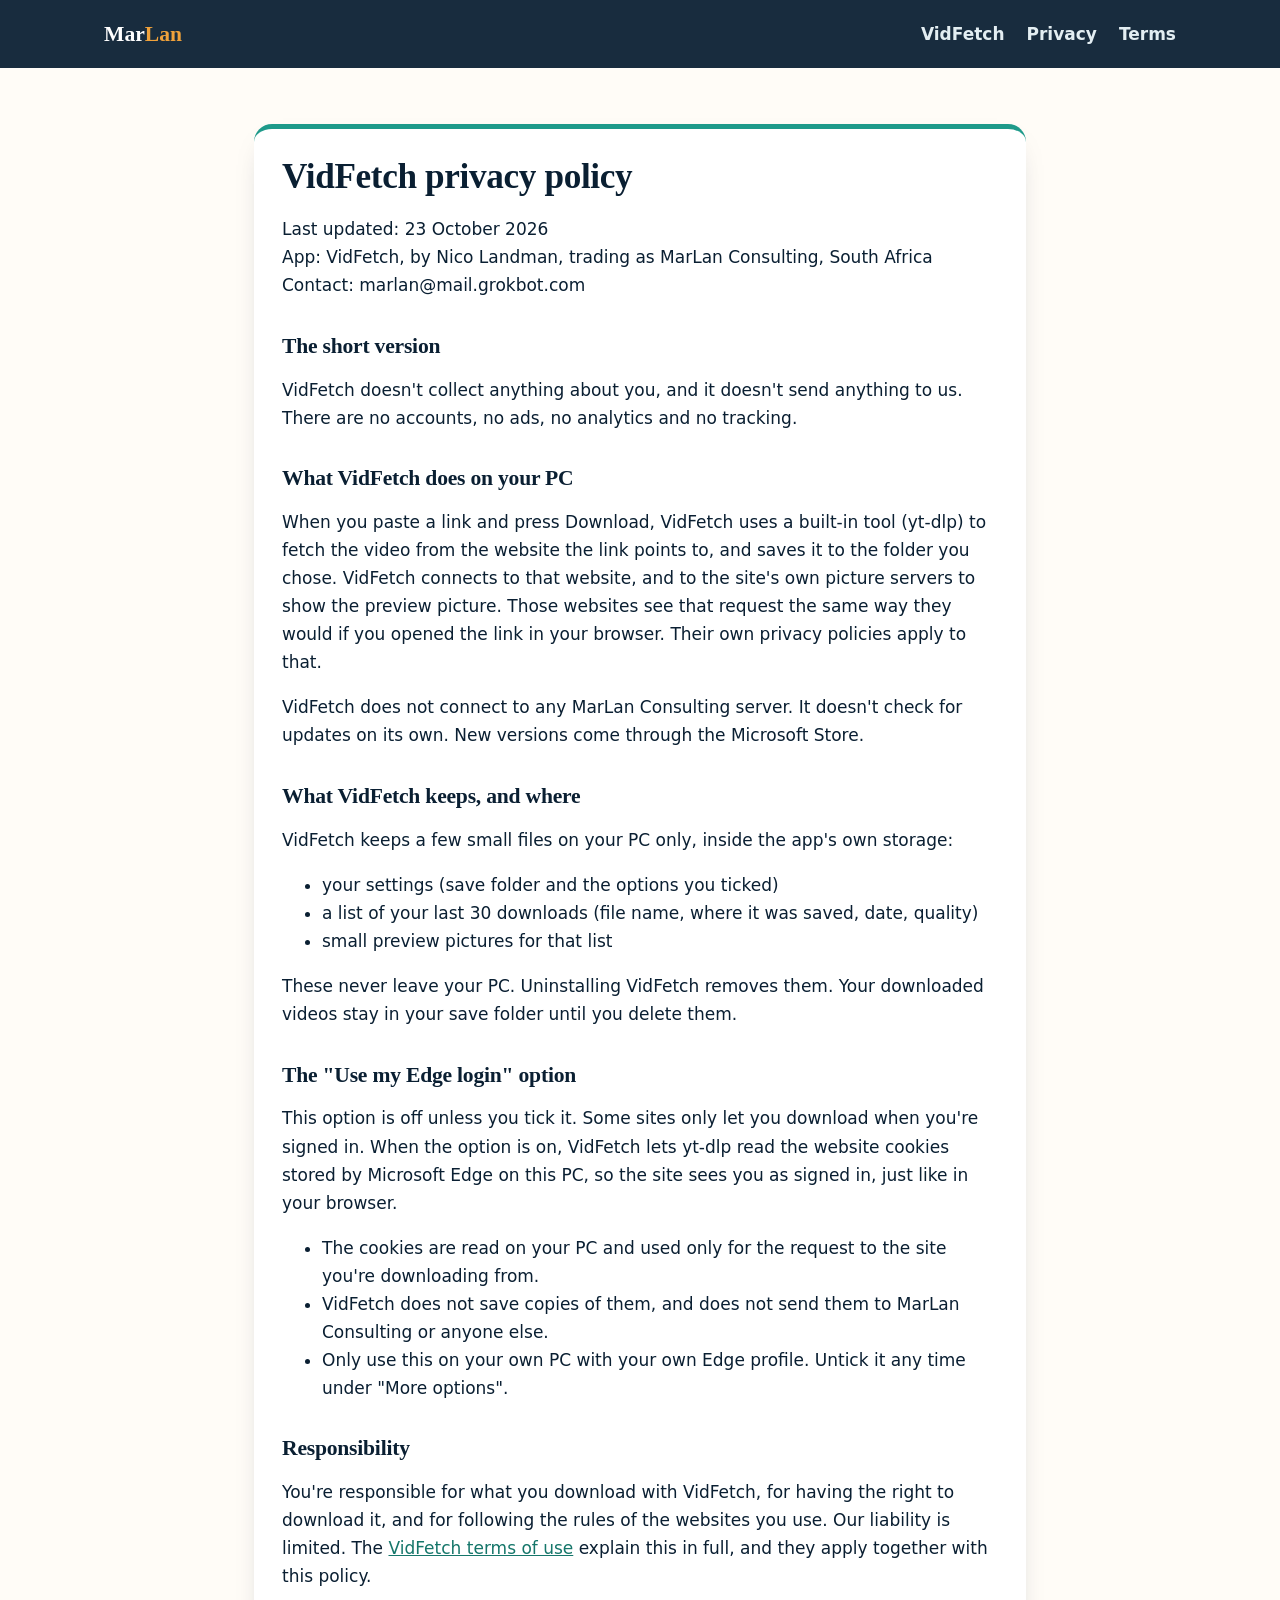
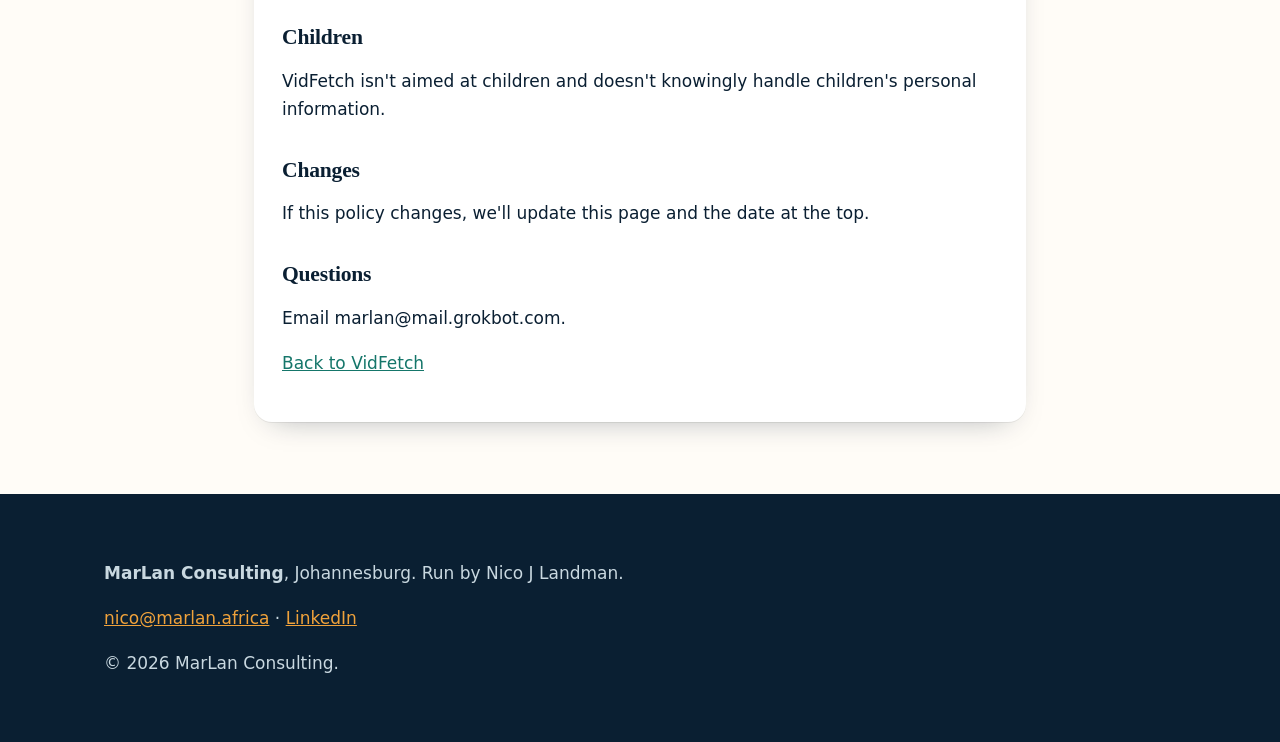
==== privacy.html @ 86de8faf "VidFetch privacy and terms pages" ====
<!doctype html><html lang="en-ZA"><head><meta charset="utf-8"><meta name="viewport" content="width=device-width,initial-scale=1">
<title>VidFetch privacy policy | MarLan Consulting</title><meta name="description" content="VidFetch privacy policy">
<link rel="stylesheet" href="style.css"><style>.legal h1{font-size:2.2rem}.legal h2{font-size:1.35rem;margin-top:1.6em}</style></head><body><a class="skip" href="#main">Skip to content</a>
<header class="top"><div class="wrap"><a class="logo" href="index.html">Mar<span>Lan</span></a><nav aria-label="Main"><button class="menu" aria-expanded="false" aria-controls="nav">Menu</button><ul id="nav"><li><a href="index.html">VidFetch</a></li><li><a href="privacy.html">Privacy</a></li><li><a href="terms.html">Terms</a></li></ul></nav></div></header><main id="main"><section style="padding:56px 0 72px"><div class="wrap" style="max-width:820px"><div class="card legal"><h1>VidFetch privacy policy</h1>
<p>Last updated: 23 October 2026<br />
App: VidFetch, by Nico Landman, trading as MarLan Consulting, South Africa<br />
Contact: marlan@mail.grokbot.com</p>
<h2>The short version</h2>
<p>VidFetch doesn't collect anything about you, and it doesn't send anything to us. There are no accounts, no ads, no analytics and no tracking.</p>
<h2>What VidFetch does on your PC</h2>
<p>When you paste a link and press Download, VidFetch uses a built-in tool (yt-dlp) to fetch the video from the website the link points to, and saves it to the folder you chose. VidFetch connects to that website, and to the site's own picture servers to show the preview picture. Those websites see that request the same way they would if you opened the link in your browser. Their own privacy policies apply to that.</p>
<p>VidFetch does not connect to any MarLan Consulting server. It doesn't check for updates on its own. New versions come through the Microsoft Store.</p>
<h2>What VidFetch keeps, and where</h2>
<p>VidFetch keeps a few small files on your PC only, inside the app's own storage:</p>
<ul>
<li>your settings (save folder and the options you ticked)</li>
<li>a list of your last 30 downloads (file name, where it was saved, date, quality)</li>
<li>small preview pictures for that list</li>
</ul>
<p>These never leave your PC. Uninstalling VidFetch removes them. Your downloaded videos stay in your save folder until you delete them.</p>
<h2>The "Use my Edge login" option</h2>
<p>This option is off unless you tick it. Some sites only let you download when you're signed in. When the option is on, VidFetch lets yt-dlp read the website cookies stored by Microsoft Edge on this PC, so the site sees you as signed in, just like in your browser.</p>
<ul>
<li>The cookies are read on your PC and used only for the request to the site you're downloading from.</li>
<li>VidFetch does not save copies of them, and does not send them to MarLan Consulting or anyone else.</li>
<li>Only use this on your own PC with your own Edge profile. Untick it any time under "More options".</li>
</ul>
<h2>Responsibility</h2>
<p>You're responsible for what you download with VidFetch, for having the right to download it, and for following the rules of the websites you use. Our liability is limited. The <a href="terms.html">VidFetch terms of use</a> explain this in full, and they apply together with this policy.</p>
<h2>Children</h2>
<p>VidFetch isn't aimed at children and doesn't knowingly handle children's personal information.</p>
<h2>Changes</h2>
<p>If this policy changes, we'll update this page and the date at the top.</p>
<h2>Questions</h2>
<p>Email marlan@mail.grokbot.com.</p><p><a href="index.html">Back to VidFetch</a></p></div></div></section></main><footer><div class="wrap"><p><strong>MarLan Consulting</strong>, Johannesburg. Run by Nico J Landman.</p><p><a href="mailto:nico@marlan.africa">nico@marlan.africa</a> &middot; <a href="https://www.linkedin.com/in/nicolandman">LinkedIn</a></p><p>&copy; <span data-year>2026</span> MarLan Consulting.</p></div></footer></body></html>
---- style.css ----
:root{--ink:#0A1F32;--navy:#123A5A;--teal:#1E9A8A;--teal-d:#15766A;--sun:#F0A23B;--sand:#F6EFE3;--paper:#FFFCF7;--muted:#4A5A68;--r:18px}
*{box-sizing:border-box}html{scroll-behavior:smooth}
body{margin:0;font:17px/1.65 "Inter","Segoe UI",system-ui,-apple-system,sans-serif;color:var(--ink);background:var(--paper)}
h1,h2,h3{font-family:"Fraunces","Georgia","Cambria",serif;line-height:1.15;margin:0 0 .5em;letter-spacing:-.01em}
h1{font-size:clamp(2.4rem,6vw,4.6rem)}h2{font-size:clamp(1.8rem,3.6vw,2.7rem)}h3{font-size:1.4rem}
a{color:var(--teal-d)}a:focus-visible,button:focus-visible{outline:3px solid var(--sun);outline-offset:3px}
.wrap{max-width:1120px;margin:0 auto;padding:0 24px}
.skip{position:absolute;left:-999px}.skip:focus{left:12px;top:12px;background:#fff;padding:8px;z-index:9}
header.top{position:sticky;top:0;z-index:5;background:rgba(10,31,50,.94);backdrop-filter:blur(8px)}
header.top .wrap{display:flex;align-items:center;justify-content:space-between;height:68px}
.logo{color:#fff;text-decoration:none;font:700 1.35rem "Fraunces",Georgia,serif}.logo span{color:var(--sun)}
nav ul{display:flex;gap:22px;list-style:none;margin:0;padding:0}nav a{color:#E3EEF2;text-decoration:none;font-weight:600}
nav a:hover,nav a[aria-current]{color:var(--sun)}
.menu{display:none;background:none;border:2px solid #E3EEF2;color:#fff;border-radius:10px;padding:6px 12px;font-weight:700}
.hero{background:radial-gradient(1200px 500px at 85% -10%,#1E9A8A55,transparent),linear-gradient(160deg,var(--ink),var(--navy));color:#fff;padding:96px 0 120px;position:relative;overflow:hidden}
.hero p.lead{font-size:1.25rem;max-width:640px;color:#D7ECEE}
.hero .ring{position:absolute;right:-120px;top:40px;width:460px;height:460px;border-radius:50%;border:56px solid var(--sun);opacity:.16;animation:spin 40s linear infinite}
.kicker{display:inline-block;font-weight:700;letter-spacing:.12em;text-transform:uppercase;font-size:.78rem;color:var(--sun);margin-bottom:14px}
.btn{display:inline-block;padding:13px 22px;border-radius:999px;font-weight:700;text-decoration:none;transition:transform .2s}
.btn:hover{transform:translateY(-2px)}.btn.sun{background:var(--sun);color:var(--ink)}.btn.line{border:2px solid #fff;color:#fff;margin-left:10px}
section{padding:84px 0}.sand{background:var(--sand)}
.grid{display:grid;gap:24px;grid-template-columns:repeat(auto-fit,minmax(240px,1fr))}
.card{background:#fff;border-radius:var(--r);padding:28px;box-shadow:0 1px 0 #0001,0 12px 30px -18px #0A1F3266;border-top:5px solid var(--teal)}
.card.sun{border-top-color:var(--sun)}.card.navy{border-top-color:var(--navy)}
.card img.icon{width:64px;height:64px;border-radius:14px}
.facts{list-style:none;padding:0;margin:0}.facts li{padding:14px 0;border-bottom:1px solid #0A1F3222}
.facts strong{display:block;font-family:Fraunces,Georgia,serif;font-size:1.15rem}
.ph{background:#FFF3DA;border:2px dashed var(--sun);color:#6B4300;padding:2px 8px;border-radius:6px;font-weight:600;font-size:.95em}
.split{display:grid;grid-template-columns:1.1fr .9fr;gap:48px;align-items:center}
.prod{padding:72px 0;border-bottom:1px solid #0A1F3215}.prod:nth-child(even){background:var(--sand)}
.prod figure{margin:0}.prod img.shot,.prod video{width:100%;border-radius:var(--r);box-shadow:0 20px 40px -20px #0A1F3288;background:#fff}
.tag{display:inline-block;background:#E2F3F0;color:#0E5A50;font-weight:700;font-size:.8rem;padding:4px 10px;border-radius:999px;margin:0 6px 6px 0}
.mascot{max-width:300px;filter:drop-shadow(0 18px 24px #0A1F3240);animation:bob 5s ease-in-out infinite}
footer{background:var(--ink);color:#C9D8E0;padding:48px 0}footer a{color:var(--sun)}
.contact{background:linear-gradient(140deg,var(--teal-d),var(--navy));color:#fff;border-radius:28px;padding:48px}
.contact p{color:#E8F4F2;max-width:620px}
.reveal{opacity:0;transform:translateY(18px);transition:opacity .6s,transform .6s}.reveal.in{opacity:1;transform:none}
@keyframes spin{to{transform:rotate(360deg)}}@keyframes bob{50%{transform:translateY(-10px)}}
@media (prefers-reduced-motion:reduce){*{animation:none!important;transition:none!important}.reveal{opacity:1;transform:none}}
@media (max-width:820px){.split{grid-template-columns:1fr}.menu{display:block}nav ul{display:none;position:absolute;top:68px;left:0;right:0;flex-direction:column;background:var(--ink);padding:16px 24px}nav ul.open{display:flex}.hero{padding:64px 0 80px}.btn.line{margin:12px 0 0}section{padding:60px 0}.contact{padding:30px}}

.exp{color:var(--ink);opacity:.85}
.creds{padding-top:20px}.chips{list-style:none;padding:0;display:grid;grid-template-columns:repeat(auto-fit,minmax(200px,1fr));gap:14px}
.chips li{border:1px solid rgba(0,0,0,.1);border-left:4px solid var(--teal-d);border-radius:14px;padding:14px 16px;font-size:.92rem;background:#fff}
.chips strong{display:block;font-size:1rem;margin-bottom:4px}
details{margin-top:18px}summary{cursor:pointer;font-weight:600;color:var(--teal-d)}.full{margin-top:10px;line-height:1.8}
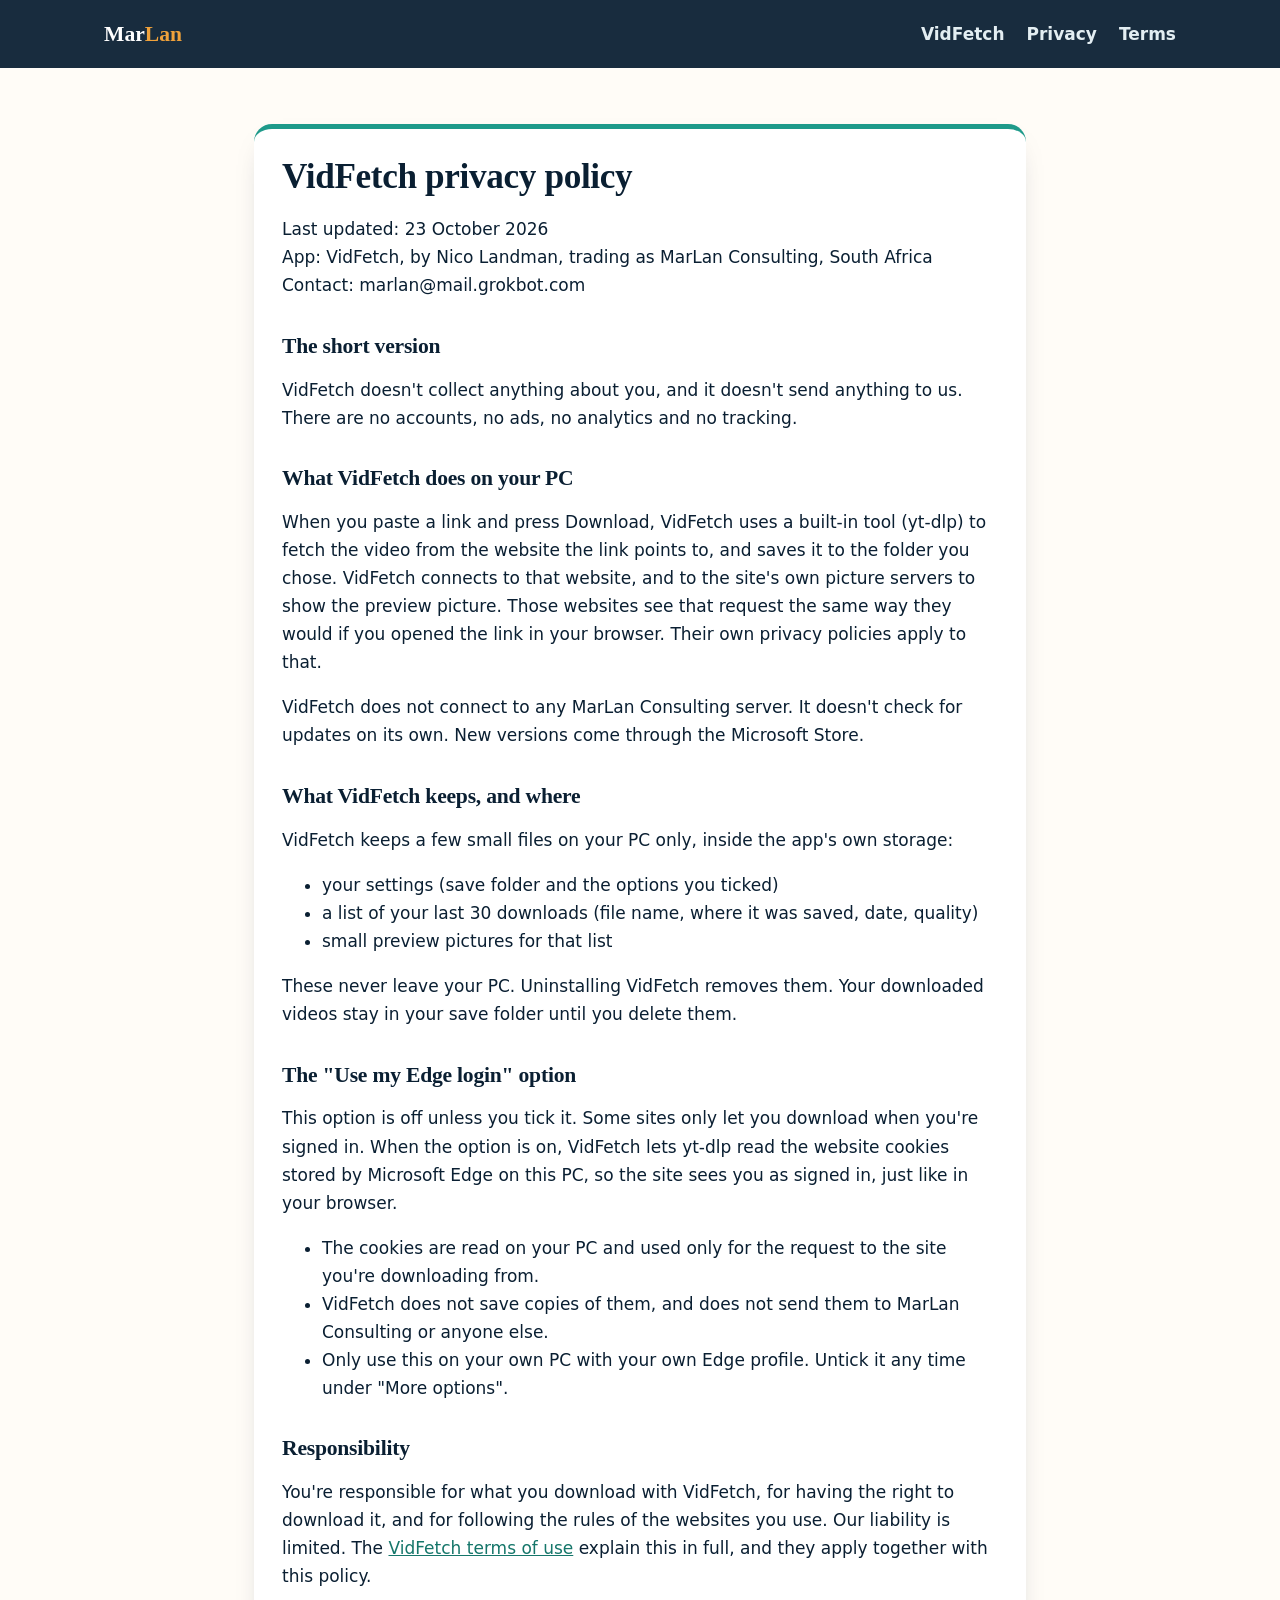
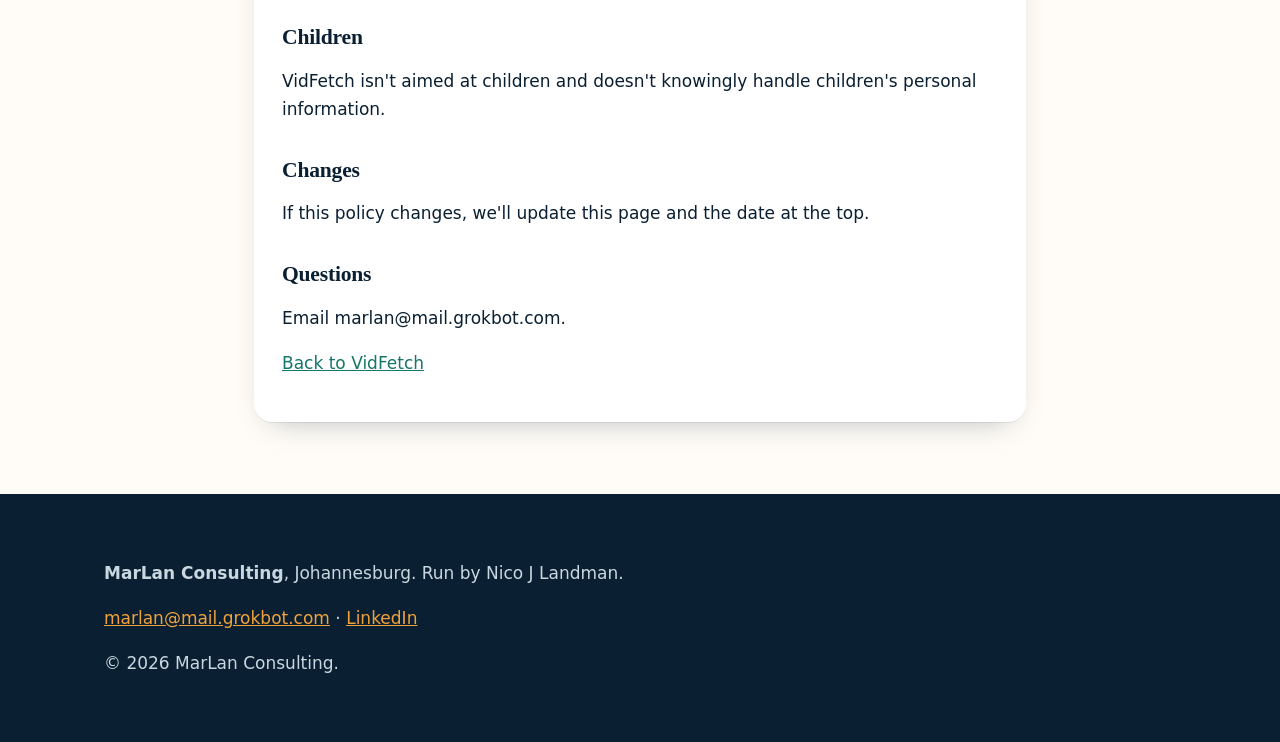
==== commit c1aed039: "Use VidFetch support email in footer" ====
--- a/privacy.html
+++ b/privacy.html
@@ -32,4 +32,4 @@
 <h2>Changes</h2>
 <p>If this policy changes, we'll update this page and the date at the top.</p>
 <h2>Questions</h2>
-<p>Email marlan@mail.grokbot.com.</p><p><a href="index.html">Back to VidFetch</a></p></div></div></section></main><footer><div class="wrap"><p><strong>MarLan Consulting</strong>, Johannesburg. Run by Nico J Landman.</p><p><a href="mailto:nico@marlan.africa">nico@marlan.africa</a> &middot; <a href="https://www.linkedin.com/in/nicolandman">LinkedIn</a></p><p>&copy; <span data-year>2026</span> MarLan Consulting.</p></div></footer></body></html>+<p>Email marlan@mail.grokbot.com.</p><p><a href="index.html">Back to VidFetch</a></p></div></div></section></main><footer><div class="wrap"><p><strong>MarLan Consulting</strong>, Johannesburg. Run by Nico J Landman.</p><p><a href="mailto:marlan@mail.grokbot.com">marlan@mail.grokbot.com</a> &middot; <a href="https://www.linkedin.com/in/nicolandman">LinkedIn</a></p><p>&copy; <span data-year>2026</span> MarLan Consulting.</p></div></footer></body></html>
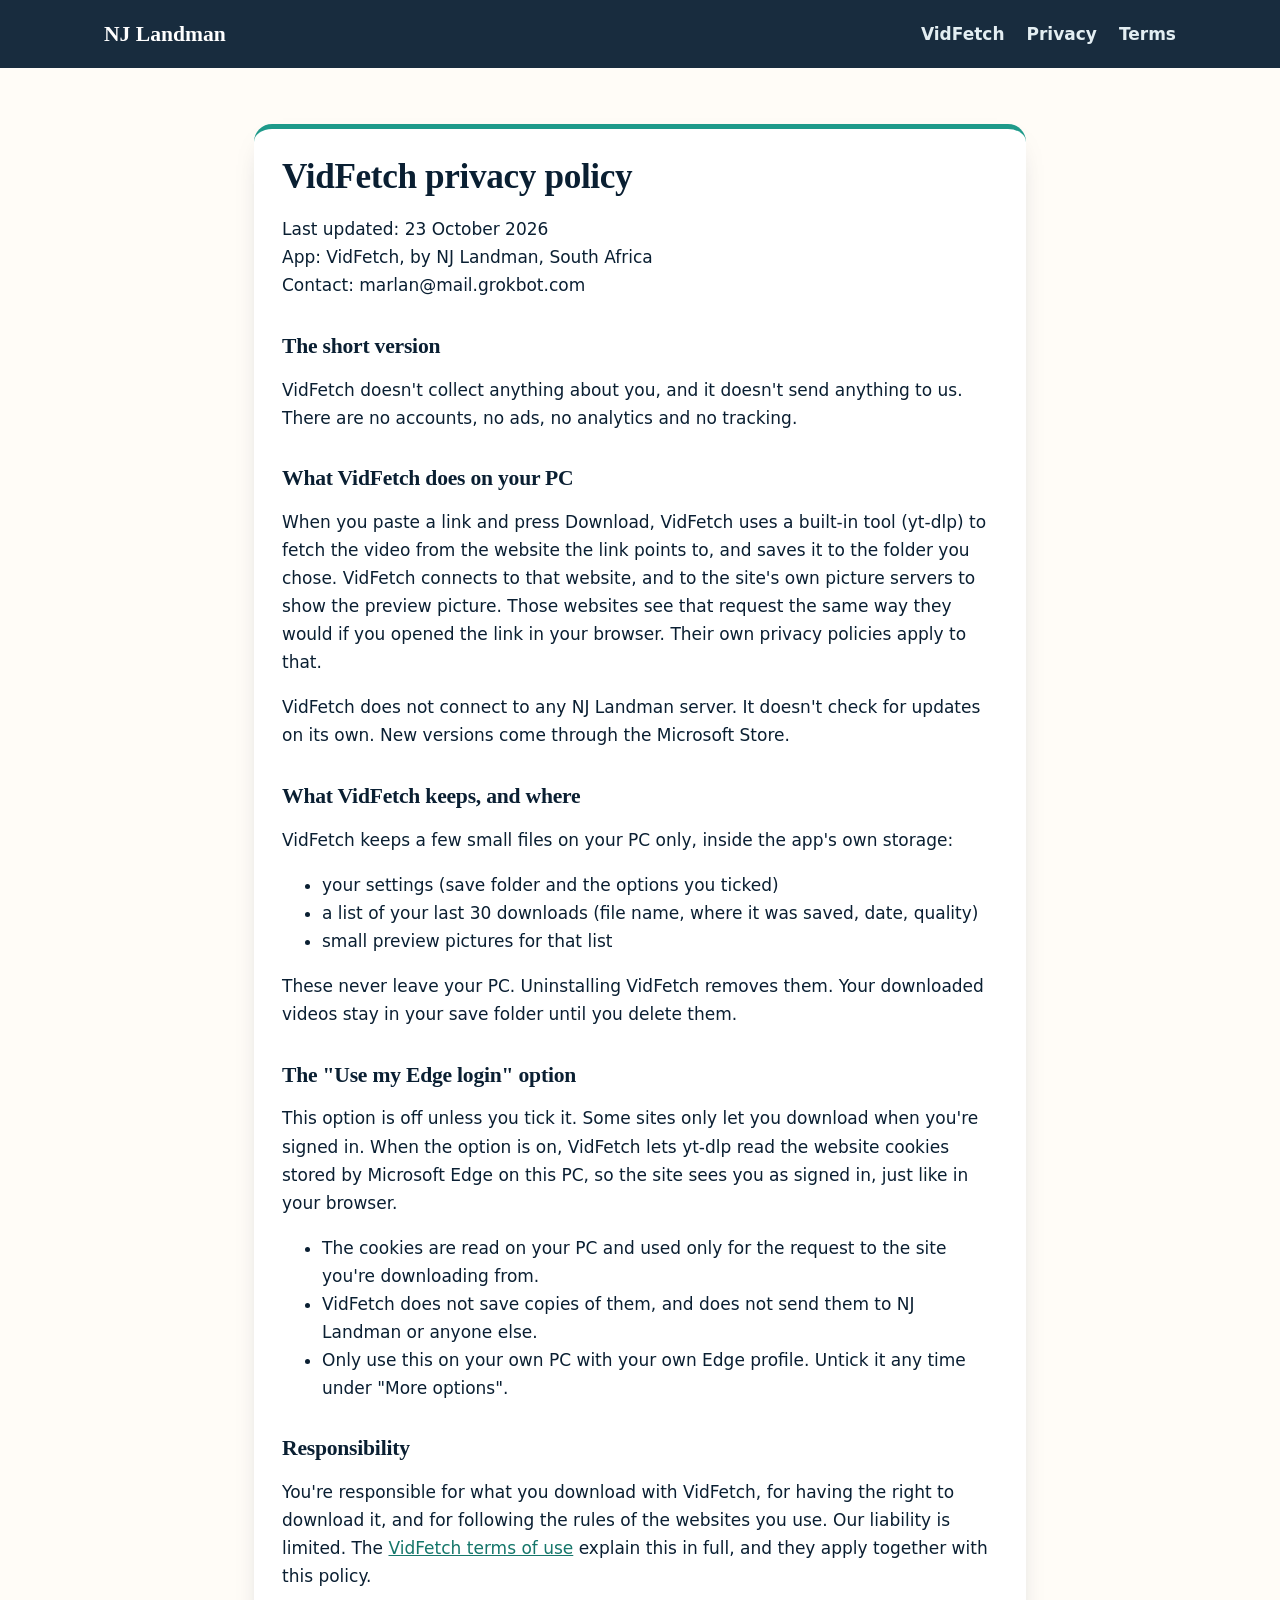
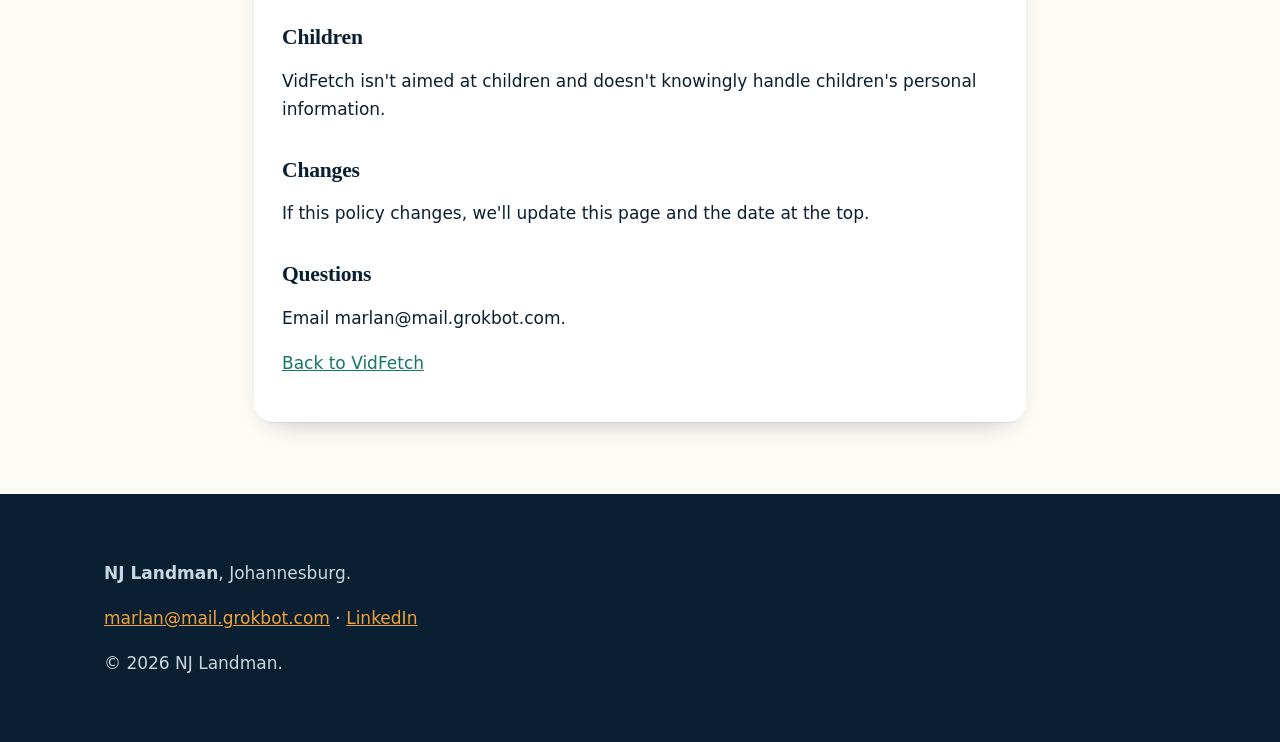
==== commit d1f520af: "Rebrand VidFetch pages from MarLan Consulting to NJ Landman Publisher and seller name is NJ Landman " ====
--- a/privacy.html
+++ b/privacy.html
@@ -1,15 +1,15 @@
 <!doctype html><html lang="en-ZA"><head><meta charset="utf-8"><meta name="viewport" content="width=device-width,initial-scale=1">
-<title>VidFetch privacy policy | MarLan Consulting</title><meta name="description" content="VidFetch privacy policy">
+<title>VidFetch privacy policy | NJ Landman</title><meta name="description" content="VidFetch privacy policy">
 <link rel="stylesheet" href="style.css"><style>.legal h1{font-size:2.2rem}.legal h2{font-size:1.35rem;margin-top:1.6em}</style></head><body><a class="skip" href="#main">Skip to content</a>
-<header class="top"><div class="wrap"><a class="logo" href="index.html">Mar<span>Lan</span></a><nav aria-label="Main"><button class="menu" aria-expanded="false" aria-controls="nav">Menu</button><ul id="nav"><li><a href="index.html">VidFetch</a></li><li><a href="privacy.html">Privacy</a></li><li><a href="terms.html">Terms</a></li></ul></nav></div></header><main id="main"><section style="padding:56px 0 72px"><div class="wrap" style="max-width:820px"><div class="card legal"><h1>VidFetch privacy policy</h1>
+<header class="top"><div class="wrap"><a class="logo" href="index.html">NJ Landman</a><nav aria-label="Main"><button class="menu" aria-expanded="false" aria-controls="nav">Menu</button><ul id="nav"><li><a href="index.html">VidFetch</a></li><li><a href="privacy.html">Privacy</a></li><li><a href="terms.html">Terms</a></li></ul></nav></div></header><main id="main"><section style="padding:56px 0 72px"><div class="wrap" style="max-width:820px"><div class="card legal"><h1>VidFetch privacy policy</h1>
 <p>Last updated: 23 October 2026<br />
-App: VidFetch, by Nico Landman, trading as MarLan Consulting, South Africa<br />
+App: VidFetch, by NJ Landman, South Africa<br />
 Contact: marlan@mail.grokbot.com</p>
 <h2>The short version</h2>
 <p>VidFetch doesn't collect anything about you, and it doesn't send anything to us. There are no accounts, no ads, no analytics and no tracking.</p>
 <h2>What VidFetch does on your PC</h2>
 <p>When you paste a link and press Download, VidFetch uses a built-in tool (yt-dlp) to fetch the video from the website the link points to, and saves it to the folder you chose. VidFetch connects to that website, and to the site's own picture servers to show the preview picture. Those websites see that request the same way they would if you opened the link in your browser. Their own privacy policies apply to that.</p>
-<p>VidFetch does not connect to any MarLan Consulting server. It doesn't check for updates on its own. New versions come through the Microsoft Store.</p>
+<p>VidFetch does not connect to any NJ Landman server. It doesn't check for updates on its own. New versions come through the Microsoft Store.</p>
 <h2>What VidFetch keeps, and where</h2>
 <p>VidFetch keeps a few small files on your PC only, inside the app's own storage:</p>
 <ul>
@@ -22,7 +22,7 @@
 <p>This option is off unless you tick it. Some sites only let you download when you're signed in. When the option is on, VidFetch lets yt-dlp read the website cookies stored by Microsoft Edge on this PC, so the site sees you as signed in, just like in your browser.</p>
 <ul>
 <li>The cookies are read on your PC and used only for the request to the site you're downloading from.</li>
-<li>VidFetch does not save copies of them, and does not send them to MarLan Consulting or anyone else.</li>
+<li>VidFetch does not save copies of them, and does not send them to NJ Landman or anyone else.</li>
 <li>Only use this on your own PC with your own Edge profile. Untick it any time under "More options".</li>
 </ul>
 <h2>Responsibility</h2>
@@ -32,4 +32,4 @@
 <h2>Changes</h2>
 <p>If this policy changes, we'll update this page and the date at the top.</p>
 <h2>Questions</h2>
-<p>Email marlan@mail.grokbot.com.</p><p><a href="index.html">Back to VidFetch</a></p></div></div></section></main><footer><div class="wrap"><p><strong>MarLan Consulting</strong>, Johannesburg. Run by Nico J Landman.</p><p><a href="mailto:marlan@mail.grokbot.com">marlan@mail.grokbot.com</a> &middot; <a href="https://www.linkedin.com/in/nicolandman">LinkedIn</a></p><p>&copy; <span data-year>2026</span> MarLan Consulting.</p></div></footer></body></html>+<p>Email marlan@mail.grokbot.com.</p><p><a href="index.html">Back to VidFetch</a></p></div></div></section></main><footer><div class="wrap"><p><strong>NJ Landman</strong>, Johannesburg.</p><p><a href="mailto:marlan@mail.grokbot.com">marlan@mail.grokbot.com</a> &middot; <a href="https://www.linkedin.com/in/nicolandman">LinkedIn</a></p><p>&copy; <span data-year>2026</span> NJ Landman.</p></div></footer></body></html>
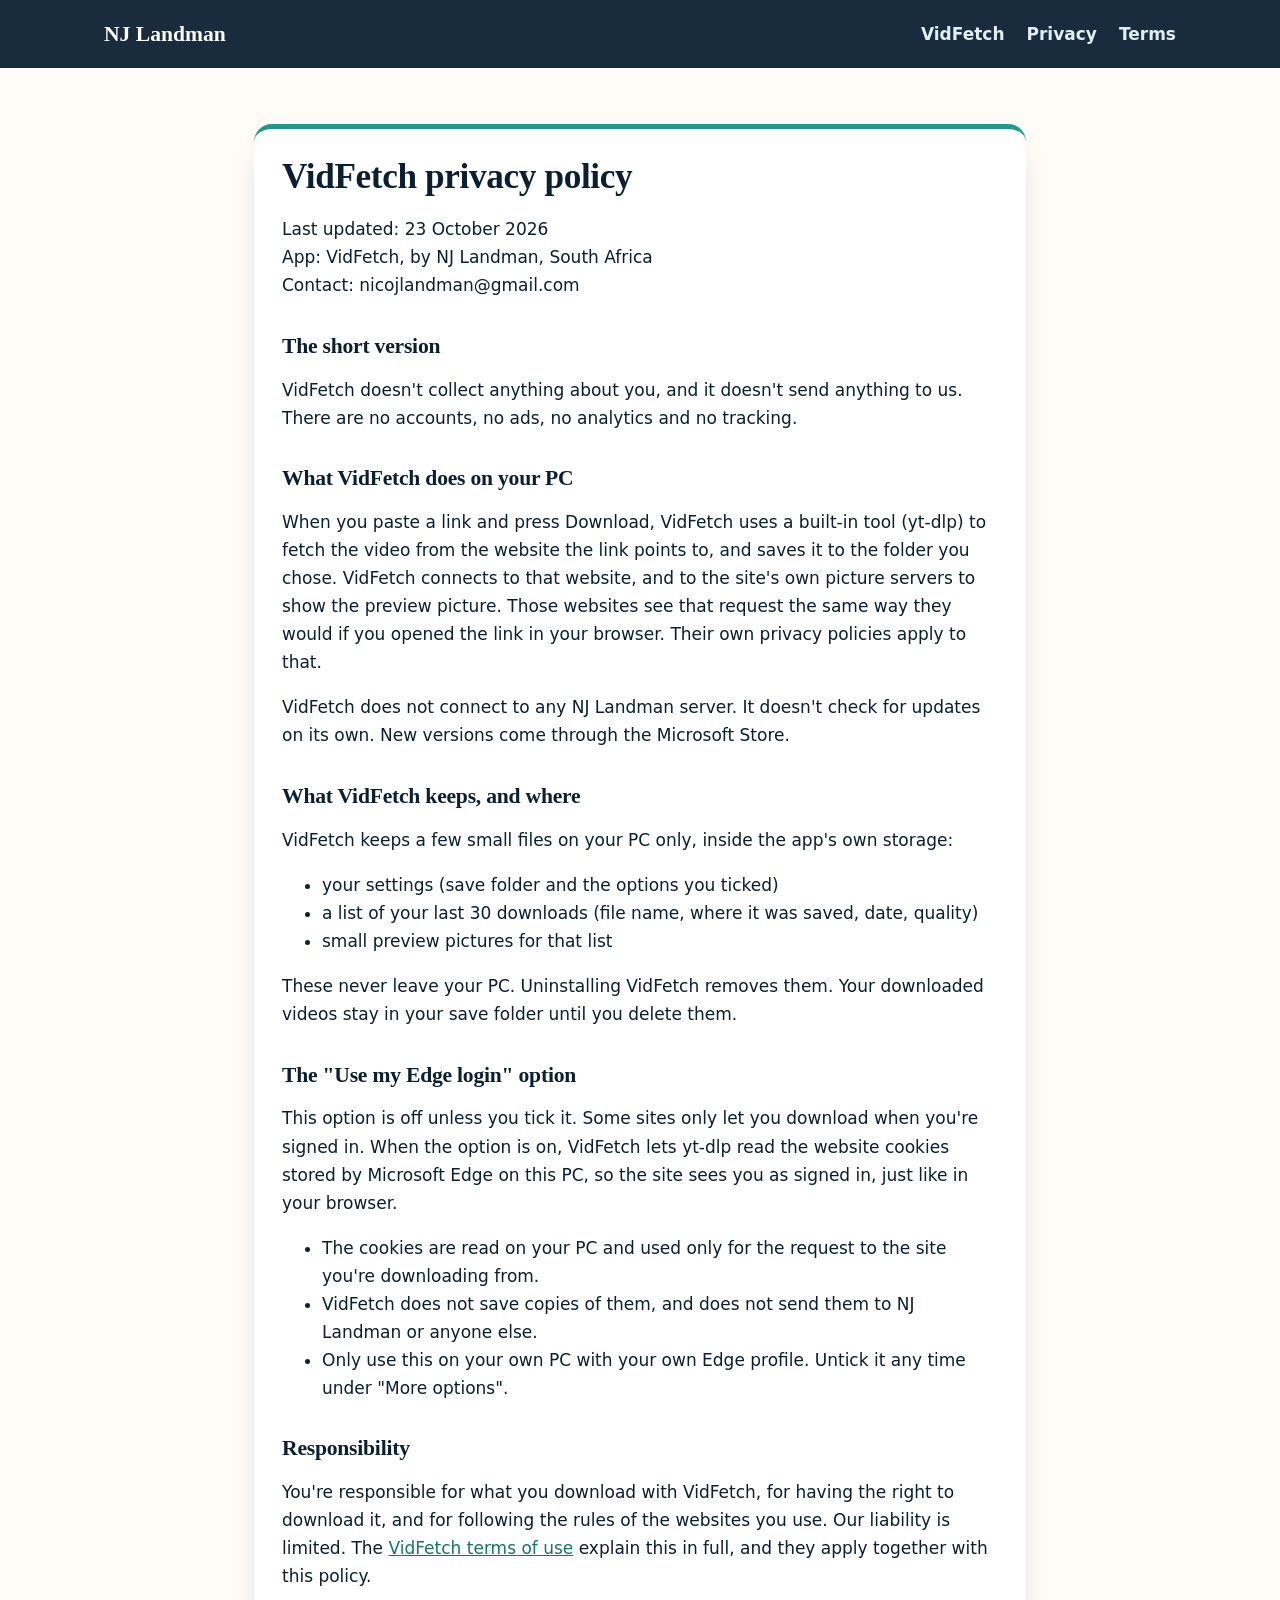
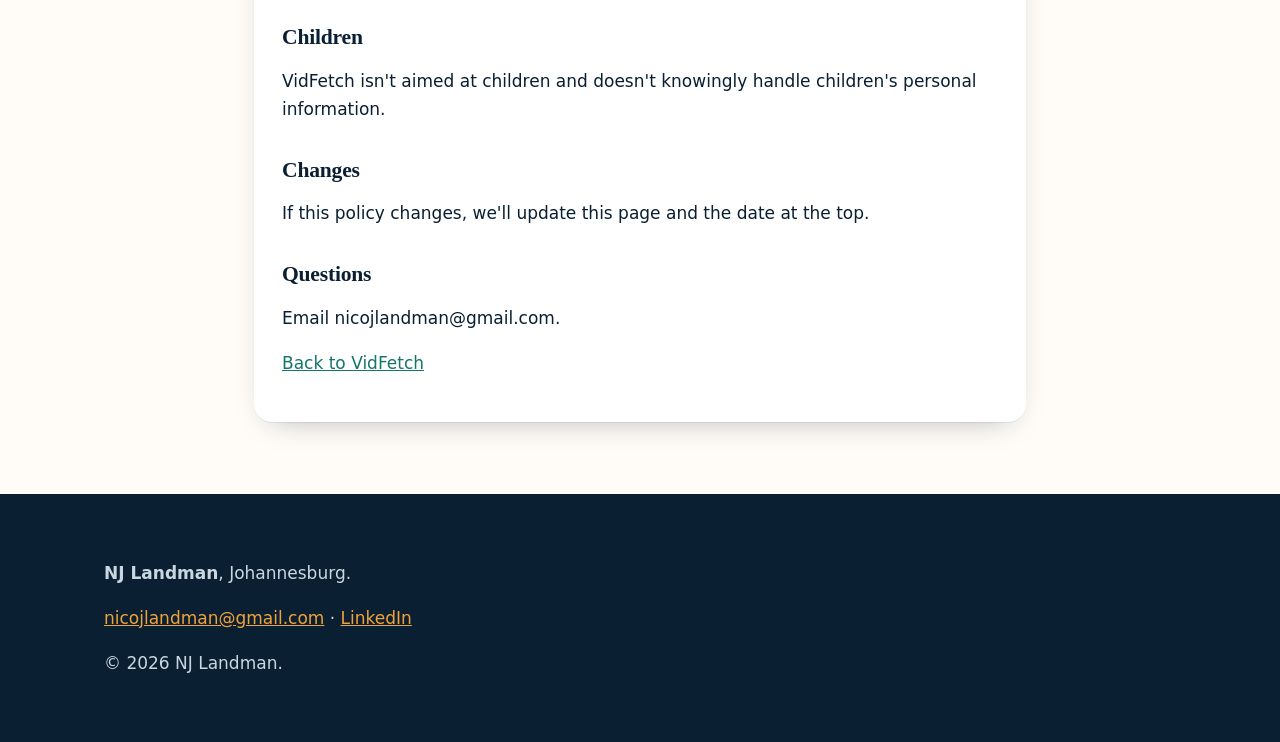
==== commit 316bbf98: "Support email: nicojlandman@gmail.com" ====
--- a/privacy.html
+++ b/privacy.html
@@ -4,7 +4,7 @@
 <header class="top"><div class="wrap"><a class="logo" href="index.html">NJ Landman</a><nav aria-label="Main"><button class="menu" aria-expanded="false" aria-controls="nav">Menu</button><ul id="nav"><li><a href="index.html">VidFetch</a></li><li><a href="privacy.html">Privacy</a></li><li><a href="terms.html">Terms</a></li></ul></nav></div></header><main id="main"><section style="padding:56px 0 72px"><div class="wrap" style="max-width:820px"><div class="card legal"><h1>VidFetch privacy policy</h1>
 <p>Last updated: 23 October 2026<br />
 App: VidFetch, by NJ Landman, South Africa<br />
-Contact: marlan@mail.grokbot.com</p>
+Contact: nicojlandman@gmail.com</p>
 <h2>The short version</h2>
 <p>VidFetch doesn't collect anything about you, and it doesn't send anything to us. There are no accounts, no ads, no analytics and no tracking.</p>
 <h2>What VidFetch does on your PC</h2>
@@ -32,4 +32,4 @@
 <h2>Changes</h2>
 <p>If this policy changes, we'll update this page and the date at the top.</p>
 <h2>Questions</h2>
-<p>Email marlan@mail.grokbot.com.</p><p><a href="index.html">Back to VidFetch</a></p></div></div></section></main><footer><div class="wrap"><p><strong>NJ Landman</strong>, Johannesburg.</p><p><a href="mailto:marlan@mail.grokbot.com">marlan@mail.grokbot.com</a> &middot; <a href="https://www.linkedin.com/in/nicolandman">LinkedIn</a></p><p>&copy; <span data-year>2026</span> NJ Landman.</p></div></footer></body></html>+<p>Email nicojlandman@gmail.com.</p><p><a href="index.html">Back to VidFetch</a></p></div></div></section></main><footer><div class="wrap"><p><strong>NJ Landman</strong>, Johannesburg.</p><p><a href="mailto:nicojlandman@gmail.com">nicojlandman@gmail.com</a> &middot; <a href="https://www.linkedin.com/in/nicolandman">LinkedIn</a></p><p>&copy; <span data-year>2026</span> NJ Landman.</p></div></footer></body></html>
